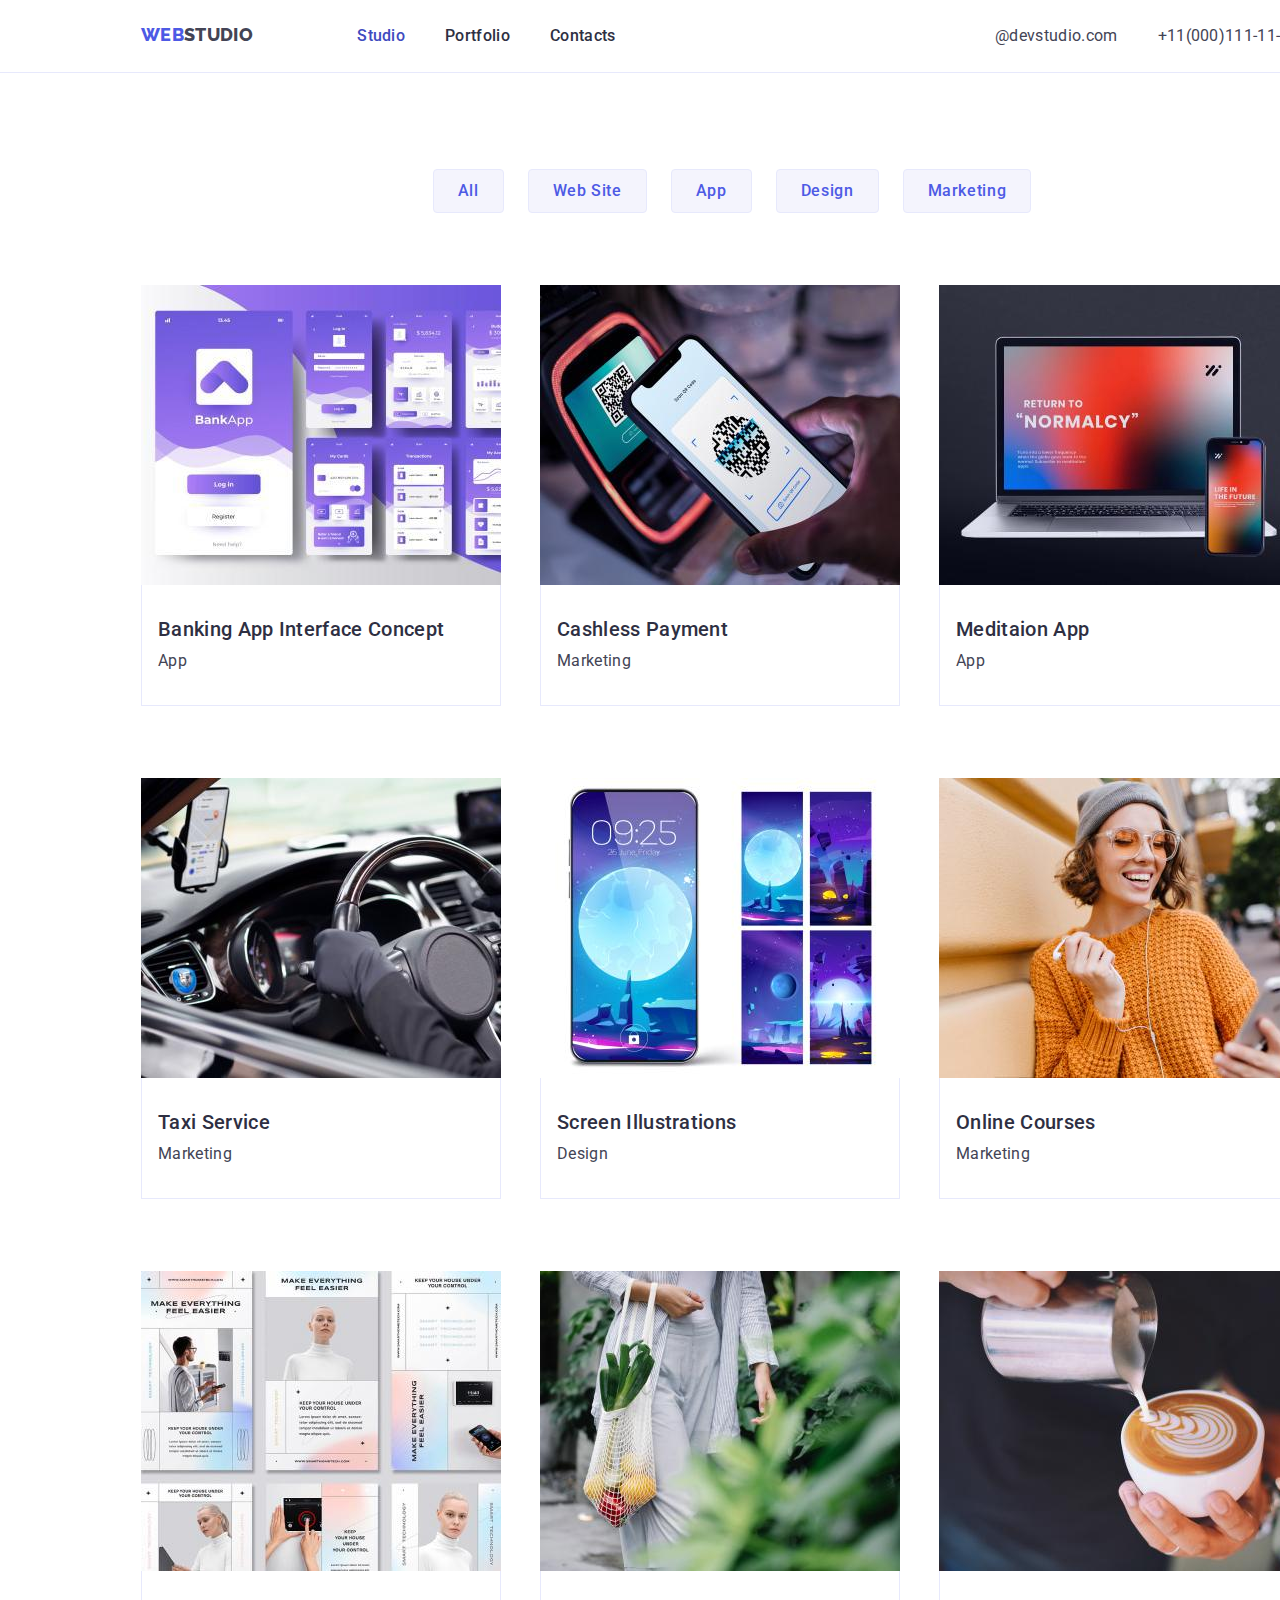
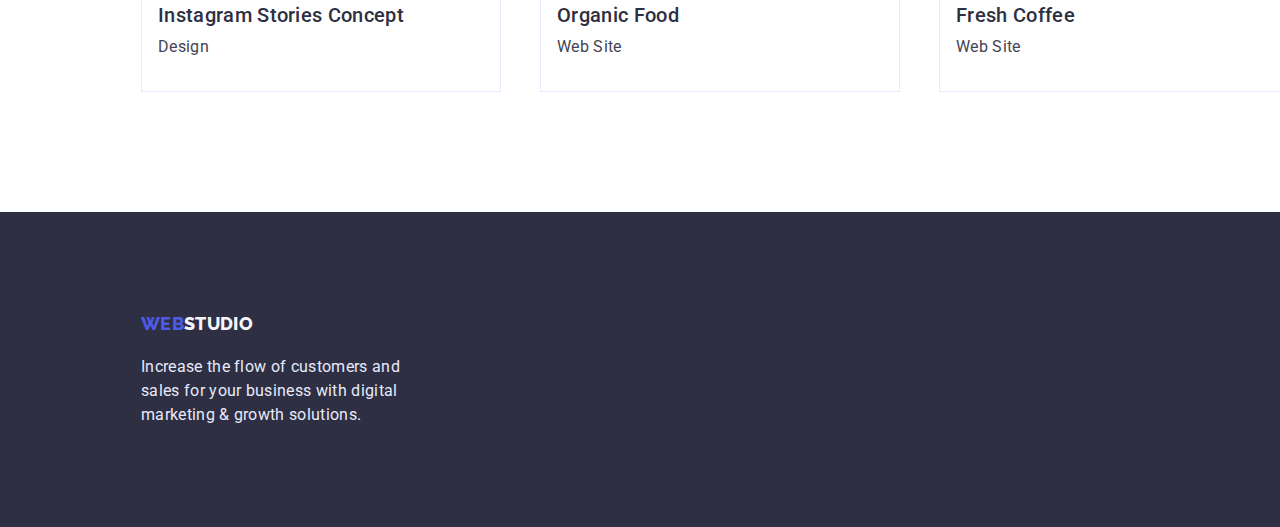
==== portfolio.html @ 2a3bdf1f "update" ====
<!DOCTYPE html>
<html lang="en">
  <head>
    <meta charset="UTF-8" />
    <meta http-equiv="X-UA-Compatible" content="IE=edge" />
    <meta name="viewport" content="width=device-width, initial-scale=1.0" />
    <link rel="preconnect" href="https://fonts.googleapis.com" />
    <link rel="preconnect" href="https://fonts.gstatic.com" crossorigin />
    <link
      href="https://fonts.googleapis.com/css2?family=Raleway:wght@800&family=Roboto:wght@100;300;400;500;700;900&display=swap"
      rel="stylesheet"
    />
    <link rel="stylesheet" href="./styles/modern-normalize.css">
    <link href="./styles/styles.css" rel="stylesheet" />
    <title>Portfolio</title>
  </head>
  <body>
    <div class="head-container">
      <header class="headnav">
        <div class="header-container">
        <nav class="navigation">
          <a href="./index.html" class="headlogo"
            >WEB<span class="spanlogo">STUDIO</span></a
          >
  
          <ul class="list-nav">
            <li class="list-item"><a href="./index.html" class="navlisthyperlink active">Studio</a></li>
            <li class="list-item">
              <a href="./portfolio.html" class="navlisthyperlink">Portfolio</a>
            </li>
            <li class="list-item"><a href="" class="navlisthyperlink">Contacts</a></li>
          </ul>
  
        </nav>
        <address class="address-list">
          <ul class="list-contact">
            <li  class="list-item">
              <a href="mailto:@devstudio.com" class="contacts"> @devstudio.com</a>
            </li>
            <li  class="list-item">
              <a href="tel:+11(000)111-11-11" class="contacts">
                +11(000)111-11-11</a
              >
            </li>
          </ul>
        </address>
      </div>
      </header>
    <main>
      <section class="portfolio">
        <div class="conteiner">
        <ul class="list-button">
        <li class="button-apps-btn"><button type="button" class="portfoliobutton">All</button></li>
        <li class="button-apps-btn"><button type="button" class="portfoliobutton">Web Site</button></li>
        <li class="button-apps-btn"><button type="button" class="portfoliobutton">App</button></li>
        <li class="button-apps-btn"><button type="button" class="portfoliobutton">Design</button></li>
        <li class="button-apps-btn"><button type="button" class="portfoliobutton">Marketing</button></li>
      </ul>
      <h1 class="hidden">Portfolio</h1>
        <ul class="apps-list">
          <li class="apps-post">
            <img
              src="./images/bankinginterface.jpg"
              alt="Banking App Interface Concept"
            />
            <div class="apps-description"><h2 class="portfolio-title">Banking App Interface Concept</h3>
            <p class="portfolio-text">App</p></div>
          </li>
          <li class="apps-post">
            <img src="./images/payment.jpg" alt="Cashless Payment" />
            <div class="apps-description"><h2 class="portfolio-title">Cashless Payment</h3>
            <p class="portfolio-text">Marketing</p></div>
          </li>
          <li class="apps-post">
            <img src="./images/meditationapp.jpg" alt="meditationapp" />
            <div class="apps-description"><h2 class="portfolio-title">Meditaion App</h3>
            <p class=portfolio-text>App</p></div>
          </li>
          <li class="apps-post">
            <img src="./images/taxiservice.jpg" alt="Taxi Service" />
            <div class="apps-description"><h2 class="portfolio-title">Taxi Service</h3>
            <p class="portfolio-text">Marketing</p></div>
          </li>
          <li class="apps-post">
            <img
              src="./images/screenilustrarion.jpg"
              alt="Screen Illustrations"
            />
            <div class="apps-description"><h2 class="portfolio-title">Screen Illustrations</h3>
            <p class="portfolio-text">Design</p></div>
          </li>
          <li class="apps-post">
            <img src="./images/onlinecourse.jpg" alt="Online Courses" />
            <div class="apps-description"><h2 class="portfolio-title">Online Courses</h3>
            <p class="portfolio-text">Marketing</p></div>
          </li>
          <li class="apps-post">
            <img
              src="./images/instastories.jpg"
              alt="Instagram Stories Concept"
            />
            <div class="apps-description"><h2 class="portfolio-title">Instagram Stories Concept</h3>
            <p class="portfolio-text">Design</p></div>
          </li>
          <li class="apps-post">
            <img src="./images/organicfood.jpg" alt="Organic Food" />
            <div class="apps-description"><h2 class="portfolio-title">Organic Food</h3>
            <p class="portfolio-text">Web Site</p></div>
          </li>
          <li class="apps-post">
            <img src="./images/freshcoffee.jpg" alt="Fresh Coffee" />
            <div class="apps-description"><h2 class="portfolio-title">Fresh Coffee</h3>
            <p class="portfolio-text">Web Site</p></div>
          </li>
        </ul>
      </div>
      </section>
    </main>
    <footer class="footer">
      <div class="conteiner">
      <a href="./index.html" class="footerlogo"
        >Web<span class="footer-color-white">Studio</span></a
      >
      <p class="footertext">
        Increase the flow of customers and sales for your business with digital
        marketing & growth solutions.
      </p>
      </div>
    </footer>
  </div>
  </body>
</html>
---- styles/styles.css ----
:root {
    --maincolor:#2E2F42;
    --headercolor:#434455;
    --lightbackgroudcolor:#F4F4FD;
    --linkscolor:#4D5AE5;
    --background: #fff;
    --footertext: #E7E9FC;
    --hoverlink: #404BBF;
}

ul{
    padding: 0;
    margin: 0;
}

li{
    padding: 0;
    margin: 0;
}

p,a {
    padding: 0;
    margin: 0;
}

h1,h2,h3,h4,h5,h6 {
    margin: 0;
    padding: 0;
}
img {
    display: block;
    max-width: 100%;
}

button {
    border:none
}

body {
font-family: 'Roboto';
font-size: 16px;
line-height: 1.5;
color: var(--maincolor);
background-color: var(--background);
letter-spacing: 0.02em;
}

.head-container {
    width: 1440px;
    margin: 0 auto;
}

.conteiner{
    max-width: 1158px;
    margin: 0 auto;
    box-sizing: border-box;

    
}

.header-container {
    max-width: 1158px;
    box-sizing: border-box;
    display: flex;
    margin: 0 auto;
    justify-content: space-between;

}

.section{
    margin: 0 auto;
    padding: 120px 0 120px 0;
}

.list {
    list-style: none;
    display: inline-flex;
}

.headnav {
    border-bottom: 1px solid var(--footertext);
    margin: auto;

}

.headlogo {
    font-family: 'Raleway';
    font-style: normal;
    font-weight: 800;
    font-size: 18px;
    line-height: 1.33;
    color: var(--linkscolor);
    text-decoration: none;
    text-transform: uppercase;
}

.spanlogo {
    color: var(--headercolor);
}

.navlisthyperlink {
    text-decoration: none;
    font-weight: 500;
    color: var(--maincolor);

}

.list-nav{
    display: inline-flex;
    list-style: none;
    padding: 24px 0 24px 60px;
}

.list-item {
    margin-left: 40px;
}

.active {
    color: var(--hoverlink)
}

.navlisthyperlink:hover, .navlisthyperlink:focus {
    color: var(--hoverlink);
}
.address-list {
    margin: 24px 0 24px 0;
    text-align: right;
}

.list-contact{
    display: inline-flex;
    list-style: none;
}

.contacts {
text-decoration: none;
color: var(--headercolor);
font-style: normal;
}

.contacts:hover {
    color: var(--hoverlink);
}

.hero{
    background-color: var(--maincolor);
    padding-top: 188px;
    padding-bottom: 188px;
}

.business-title {
    color: var(--background);
font-size: 56px;
line-height: 1.07;
margin: 0 auto 48px;
max-width: 496px;
text-align: center;
}

.orderbutton {
    background-color: var(--linkscolor);
    color: var(--background);
    cursor:pointer;
width: 169px;
height: 56px;
margin: 0 auto;
display: block;
border-radius: 4px;
letter-spacing: 0.04em;
line-height: 24px;
}

.orderbutton:hover, .orderbutton:focus {
    background-color: var(--hoverlink);
}

.hidden {
        position: absolute;
        width: 1px;
        height: 1px;
        margin: -1px;
        border: 0;
        padding: 0;
        white-space: nowrap;
        clip-path: inset(100%);
        clip: rect(0 0 0 0);
        overflow: hidden;
}


.list-futures {
    list-style: none;
    display: inline-flex;
    justify-content: center;
}

.futures-title{
    font-size: 20px;
    line-height: 1.2;
    font-weight: 500;
    justify-content: center;
    gap:24px;   
}

.futures-text {
    color: var(--headercolor);
    display: flex;
    gap:24px;
    flex-wrap: wrap;
    justify-content: space-around;
}
.list-futures {
    display: flex;
    justify-content: space-around;
    gap:24px;   
}

.section:last-child {
    background-color: var(--lightbackgroudcolor);
}

.section-title {
font-size: 36px;
line-height: 1.11;
text-transform: capitalize;
text-align: center;
margin-bottom: 72px;
}

.section-work {
    padding: 0 0 120px;
}

.section-team{
    background-color: var(--lightbackgroudcolor);
    padding-bottom: 120px;
}

.list-work{
    list-style: none;
    display: flex;
    gap:24px;
    flex-wrap: wrap;
    justify-content: space-between;
}

.list-photo {
    justify-content: center;
    display: flex;
    gap:24px;
    flex-wrap: wrap;
}

.list-personal {
    display: flex;
    gap:24px;
    flex-wrap: wrap;
    justify-content: space-between;
}

.personal {
    justify-content: center;
    background: #FFFFFF;
box-shadow: 0px 1px 6px rgba(46, 47, 66, 0.08);
border-radius: 0px 0px 4px 4px;

}

.team-description {
    padding: 32px 16px;
}

.team-title{
    font-size: 36px;
line-height: 1.11;
text-transform: capitalize;
text-align: center;
margin-bottom: 72px;
}

.team-name {
    font-size: 20px;
    line-height: 1.2;
    font-weight: 500;
    text-align: center;
}
.team-position {
    color: var(--headercolor);
    text-align: center;
    padding-bottom: 32px;
    margin-top: 8px;
}

.footer {
    background-color: var(--maincolor);
    height: auto;
    padding: 100px 0 100px 0;

}

.footerlogo {font-family: 'Raleway';
    font-style: normal;
    font-weight: 800;
    font-size: 18px;
    line-height: 1.33;
    color: var(--linkscolor);
    text-decoration: none;
    text-transform: uppercase; 
}

.footer-color-white{
    color:var(--lightbackgroudcolor)

}
.footertext {
    color: var(--footertext);
    max-width: 262px;
    padding-top: 18px; 
    
}


/*Portfolio*/

.portfolio {
    padding-top: 96px;
}


.list-button {
    list-style: none;
    display: flex;
    justify-content: center;
    margin-bottom: 72px;
}
.button-apps-btn {
    margin-left:24px;
    
}

.portfoliobutton {
    background: var(--lightbackgroudcolor);
    border: none;
    letter-spacing: 0.04em;
    cursor: pointer;
    display: flex;
flex-direction: row;
justify-content: center;
align-items: center;
padding: 12px 24px;
background: var(--lightbackgroudcolor);
border: 1px solid var(--footertext);
border-radius: 4px;
flex: none;
order: 2;
flex-grow: 0;
color: var(--linkscolor);
font-weight: 500;
}
.portfoliobutton:hover, .portfoliobutton:focus {
    background-color: var(--linkscolor);
    color: var(--background);
}

.portfolio-title {
    font-size: 20px;
line-height: 1.2;
color: var(--maincolor);
font-weight: 500;
padding-bottom: 8px;
margin: 0;
}

.portfolio-text {
    color: var(--headercolor);
}

.apps-list {
    list-style: none;
    display: inline-flex;
    flex-wrap: wrap;
    margin: 0 auto;
    justify-content: space-between;
    gap: 24px;

}
.apps-post{
    margin-bottom: 48px;
}
.apps-post:last-of-type {
    margin-bottom: 120px;
}

.apps-description {
    border-bottom: 1px solid var(--footertext);
    border-left: 1px solid var(--footertext);
    border-right: 1px solid var(--footertext);
    padding-left: 16px;
    padding-bottom:32px ;
    padding-top: 32px;


}
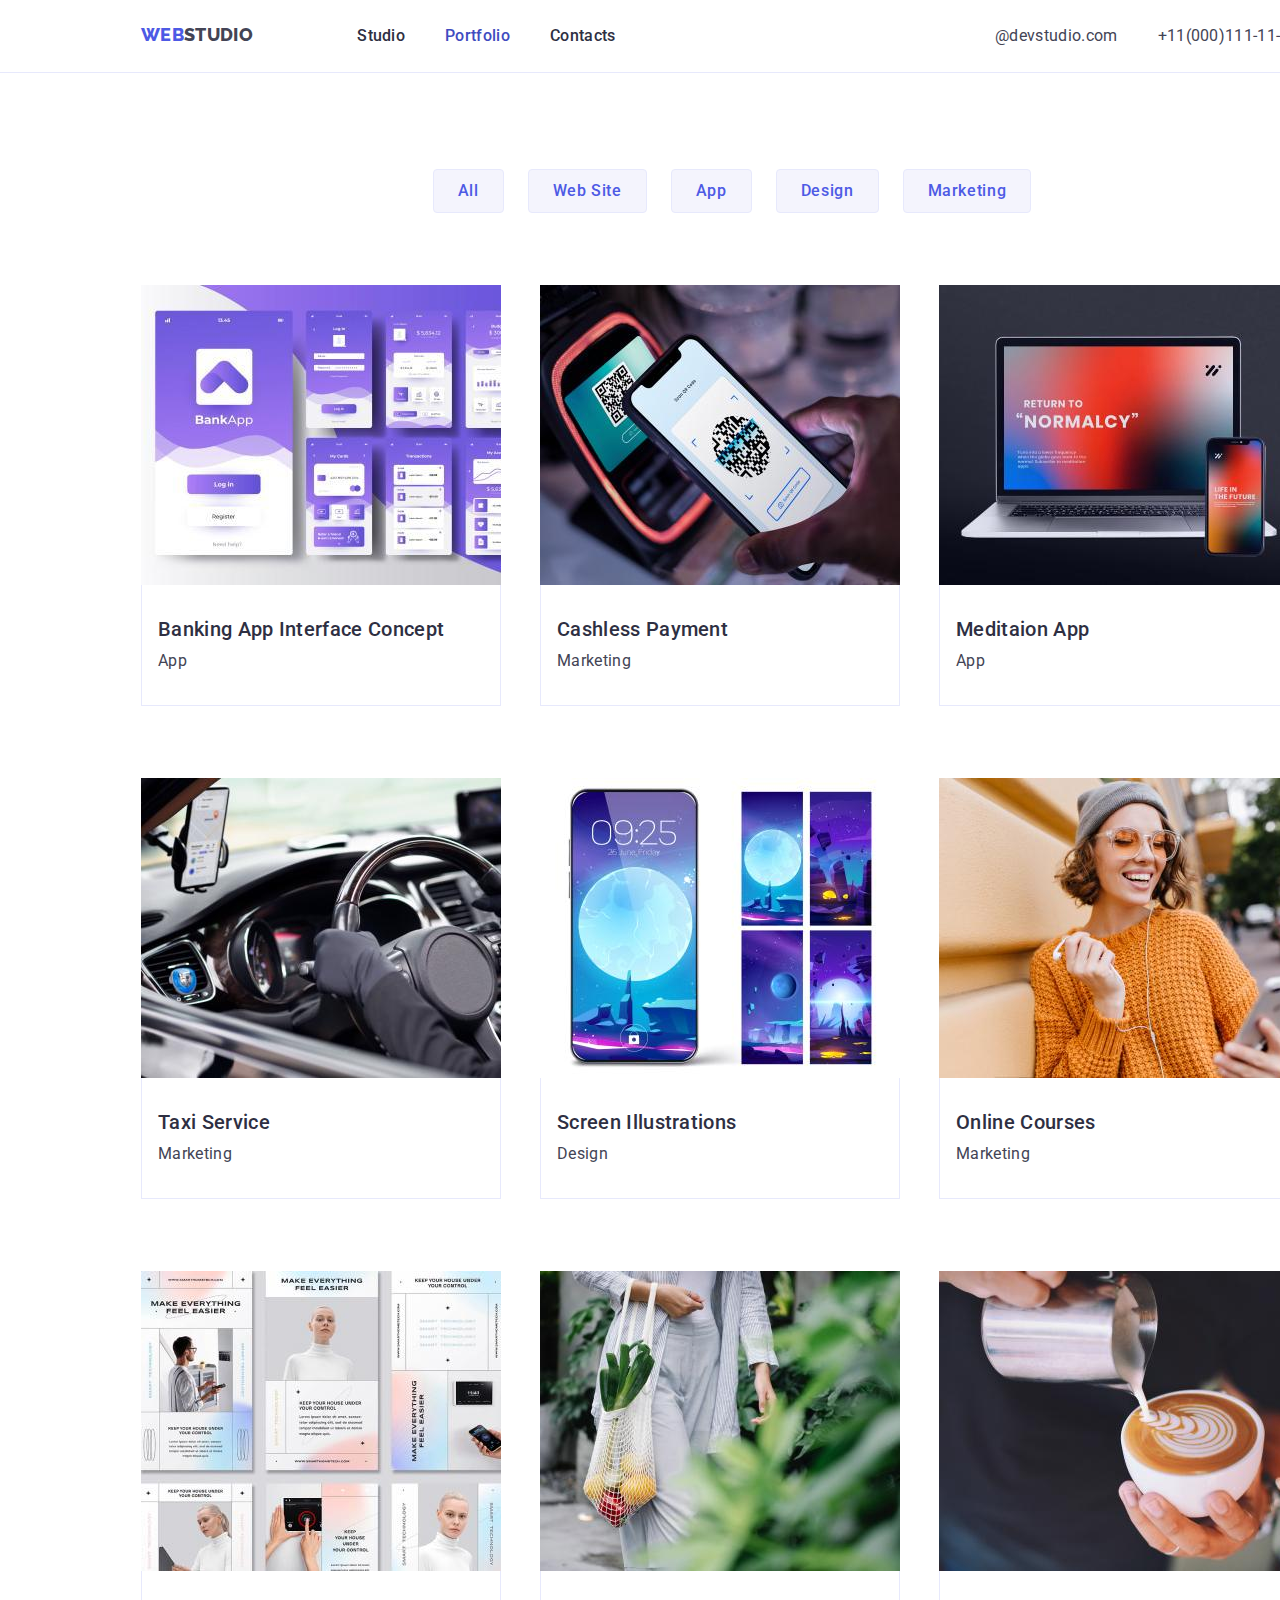
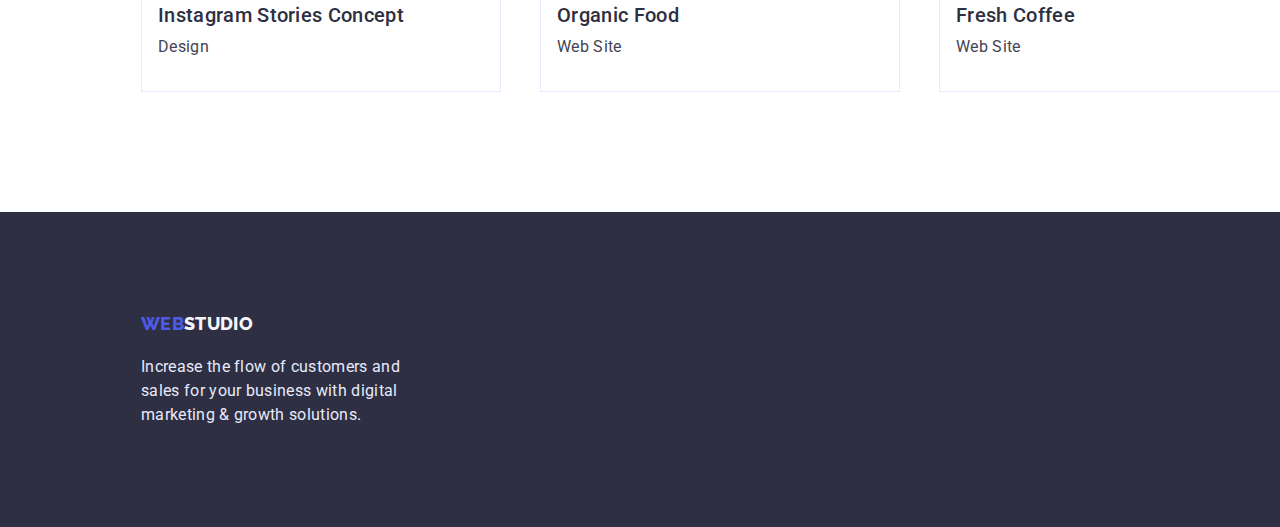
==== commit e59bb4df: "update" ====
--- a/portfolio.html
+++ b/portfolio.html
@@ -24,9 +24,9 @@
           >
   
           <ul class="list-nav">
-            <li class="list-item"><a href="./index.html" class="navlisthyperlink active">Studio</a></li>
+            <li class="list-item"><a href="./index.html" class="navlisthyperlink">Studio</a></li>
             <li class="list-item">
-              <a href="./portfolio.html" class="navlisthyperlink">Portfolio</a>
+              <a href="./portfolio.html" class="navlisthyperlink active">Portfolio</a>
             </li>
             <li class="list-item"><a href="" class="navlisthyperlink">Contacts</a></li>
           </ul>
@@ -63,22 +63,22 @@
               src="./images/bankinginterface.jpg"
               alt="Banking App Interface Concept"
             />
-            <div class="apps-description"><h2 class="portfolio-title">Banking App Interface Concept</h3>
+            <div class="apps-description"><h3 class="portfolio-title">Banking App Interface Concept</h3>
             <p class="portfolio-text">App</p></div>
           </li>
           <li class="apps-post">
             <img src="./images/payment.jpg" alt="Cashless Payment" />
-            <div class="apps-description"><h2 class="portfolio-title">Cashless Payment</h3>
+            <div class="apps-description"><h3 class="portfolio-title">Cashless Payment</h3>
             <p class="portfolio-text">Marketing</p></div>
           </li>
           <li class="apps-post">
             <img src="./images/meditationapp.jpg" alt="meditationapp" />
-            <div class="apps-description"><h2 class="portfolio-title">Meditaion App</h3>
+            <div class="apps-description"><h3 class="portfolio-title">Meditaion App</h3>
             <p class=portfolio-text>App</p></div>
           </li>
           <li class="apps-post">
             <img src="./images/taxiservice.jpg" alt="Taxi Service" />
-            <div class="apps-description"><h2 class="portfolio-title">Taxi Service</h3>
+            <div class="apps-description"><h3 class="portfolio-title">Taxi Service</h3>
             <p class="portfolio-text">Marketing</p></div>
           </li>
           <li class="apps-post">
@@ -86,12 +86,12 @@
               src="./images/screenilustrarion.jpg"
               alt="Screen Illustrations"
             />
-            <div class="apps-description"><h2 class="portfolio-title">Screen Illustrations</h3>
+            <div class="apps-description"><h3 class="portfolio-title">Screen Illustrations</h3>
             <p class="portfolio-text">Design</p></div>
           </li>
           <li class="apps-post">
             <img src="./images/onlinecourse.jpg" alt="Online Courses" />
-            <div class="apps-description"><h2 class="portfolio-title">Online Courses</h3>
+            <div class="apps-description"><h3 class="portfolio-title">Online Courses</h3>
             <p class="portfolio-text">Marketing</p></div>
           </li>
           <li class="apps-post">
@@ -99,17 +99,17 @@
               src="./images/instastories.jpg"
               alt="Instagram Stories Concept"
             />
-            <div class="apps-description"><h2 class="portfolio-title">Instagram Stories Concept</h3>
+            <div class="apps-description"><h3 class="portfolio-title">Instagram Stories Concept</h3>
             <p class="portfolio-text">Design</p></div>
           </li>
           <li class="apps-post">
             <img src="./images/organicfood.jpg" alt="Organic Food" />
-            <div class="apps-description"><h2 class="portfolio-title">Organic Food</h3>
+            <div class="apps-description"><h3 class="portfolio-title">Organic Food</h3>
             <p class="portfolio-text">Web Site</p></div>
           </li>
           <li class="apps-post">
             <img src="./images/freshcoffee.jpg" alt="Fresh Coffee" />
-            <div class="apps-description"><h2 class="portfolio-title">Fresh Coffee</h3>
+            <div class="apps-description"><h3 class="portfolio-title">Fresh Coffee</h3>
             <p class="portfolio-text">Web Site</p></div>
           </li>
         </ul>
--- a/styles/styles.css
+++ b/styles/styles.css
@@ -398,6 +398,4 @@
     padding-left: 16px;
     padding-bottom:32px ;
     padding-top: 32px;
-
-
-}
+}
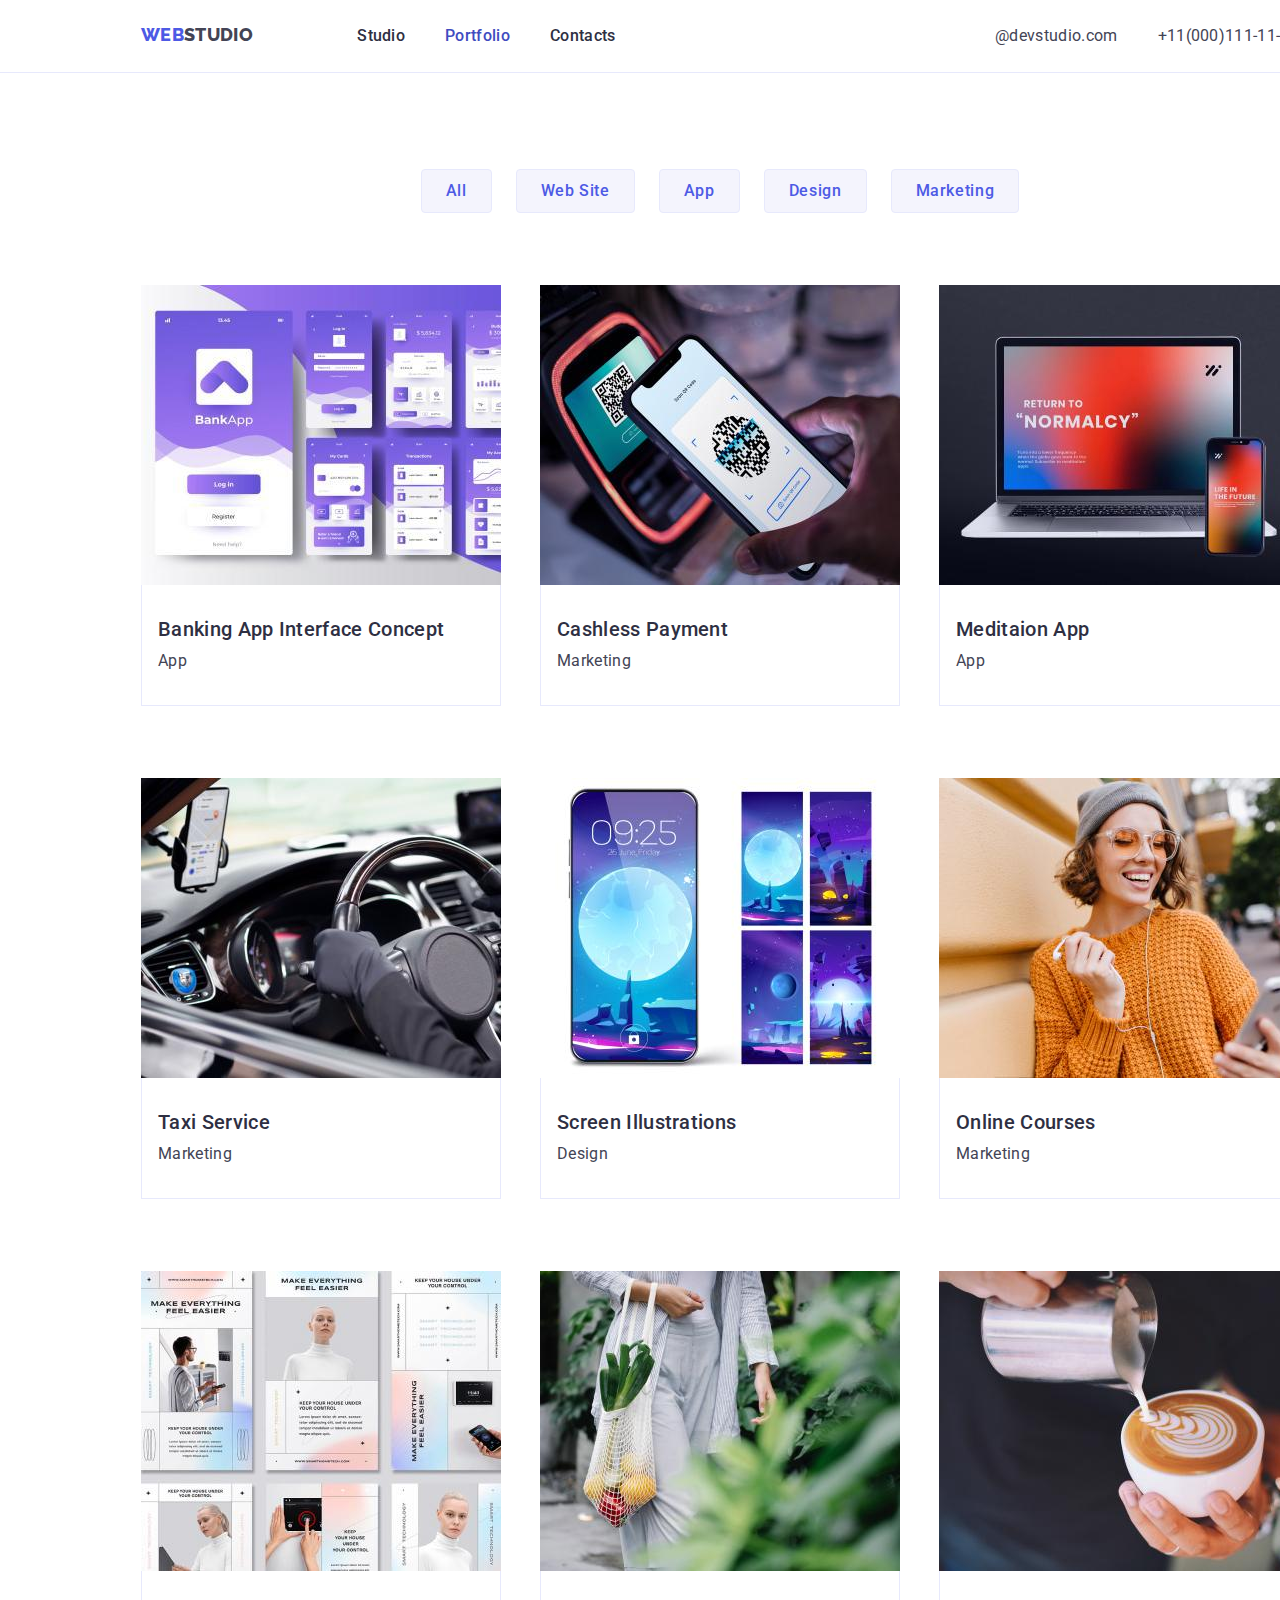
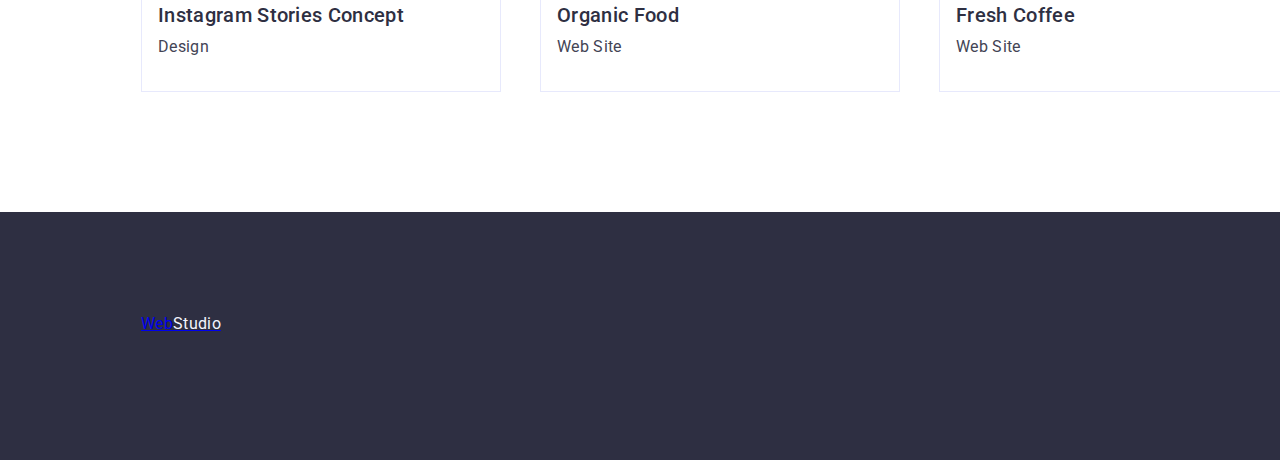
==== commit d0cb6696: "update" ====
--- a/portfolio.html
+++ b/portfolio.html
@@ -16,19 +16,19 @@
   </head>
   <body>
     <div class="head-container">
-      <header class="headnav">
+      <header class="head-nav">
         <div class="header-container">
         <nav class="navigation">
-          <a href="./index.html" class="headlogo"
-            >WEB<span class="spanlogo">STUDIO</span></a
+          <a href="./index.html" class="head-logo"
+            >WEB<span class="logo-color-black">STUDIO</span></a
           >
   
           <ul class="list-nav">
-            <li class="list-item"><a href="./index.html" class="navlisthyperlink">Studio</a></li>
+            <li class="list-item"><a href="./index.html" class="nav-list-hyper-link">Studio</a></li>
             <li class="list-item">
-              <a href="./portfolio.html" class="navlisthyperlink active">Portfolio</a>
+              <a href="./portfolio.html" class="nav-list-hyper-link active">Portfolio</a>
             </li>
-            <li class="list-item"><a href="" class="navlisthyperlink">Contacts</a></li>
+            <li class="list-item"><a href="" class="nav-list-hyper-link">Contacts</a></li>
           </ul>
   
         </nav>
@@ -50,11 +50,11 @@
       <section class="portfolio">
         <div class="conteiner">
         <ul class="list-button">
-        <li class="button-apps-btn"><button type="button" class="portfoliobutton">All</button></li>
-        <li class="button-apps-btn"><button type="button" class="portfoliobutton">Web Site</button></li>
-        <li class="button-apps-btn"><button type="button" class="portfoliobutton">App</button></li>
-        <li class="button-apps-btn"><button type="button" class="portfoliobutton">Design</button></li>
-        <li class="button-apps-btn"><button type="button" class="portfoliobutton">Marketing</button></li>
+        <li class="button-apps-btn"><button type="button" class="portfolio-button">All</button></li>
+        <li class="button-apps-btn"><button type="button" class="portfolio-button">Web Site</button></li>
+        <li class="button-apps-btn"><button type="button" class="portfolio-button">App</button></li>
+        <li class="button-apps-btn"><button type="button" class="portfolio-button">Design</button></li>
+        <li class="button-apps-btn"><button type="button" class="portfolio-button">Marketing</button></li>
       </ul>
       <h1 class="hidden">Portfolio</h1>
         <ul class="apps-list">
--- a/styles/styles.css
+++ b/styles/styles.css
@@ -77,13 +77,13 @@
     display: inline-flex;
 }
 
-.headnav {
+.head-nav {
     border-bottom: 1px solid var(--footertext);
     margin: auto;
 
 }
 
-.headlogo {
+.head-logo {
     font-family: 'Raleway';
     font-style: normal;
     font-weight: 800;
@@ -94,14 +94,15 @@
     text-transform: uppercase;
 }
 
-.spanlogo {
+.logo-color-black {
     color: var(--headercolor);
 }
 
-.navlisthyperlink {
+.nav-list-hyper-link {
     text-decoration: none;
     font-weight: 500;
     color: var(--maincolor);
+    padding: 24px 0 24px 0;
 
 }
 
@@ -119,7 +120,7 @@
     color: var(--hoverlink)
 }
 
-.navlisthyperlink:hover, .navlisthyperlink:focus {
+.nav-list-hyper-link:hover, .nav-list-hyper-link:focus {
     color: var(--hoverlink);
 }
 .address-list {
@@ -136,6 +137,7 @@
 text-decoration: none;
 color: var(--headercolor);
 font-style: normal;
+padding: 24px 0 24px 0;
 }
 
 .contacts:hover {
@@ -157,7 +159,7 @@
 text-align: center;
 }
 
-.orderbutton {
+.order-button {
     background-color: var(--linkscolor);
     color: var(--background);
     cursor:pointer;
@@ -170,7 +172,7 @@
 line-height: 24px;
 }
 
-.orderbutton:hover, .orderbutton:focus {
+.order-button:hover, .order-button:focus {
     background-color: var(--hoverlink);
 }
 
@@ -187,6 +189,9 @@
         overflow: hidden;
 }
 
+.futures {
+    padding-bottom: 0;
+}
 
 .list-futures {
     list-style: none;
@@ -284,6 +289,7 @@
     font-weight: 500;
     text-align: center;
 }
+
 .team-position {
     color: var(--headercolor);
     text-align: center;
@@ -298,7 +304,7 @@
 
 }
 
-.footerlogo {font-family: 'Raleway';
+.footer-logo {font-family: 'Raleway';
     font-style: normal;
     font-weight: 800;
     font-size: 18px;
@@ -312,33 +318,28 @@
     color:var(--lightbackgroudcolor)
 
 }
-.footertext {
+
+.footer-text {
     color: var(--footertext);
     max-width: 262px;
     padding-top: 18px; 
     
 }
 
-
 /*Portfolio*/
 
 .portfolio {
     padding-top: 96px;
 }
 
-
 .list-button {
     list-style: none;
     display: flex;
     justify-content: center;
     margin-bottom: 72px;
-}
-.button-apps-btn {
-    margin-left:24px;
-    
-}
-
-.portfoliobutton {
+    gap: 24px;
+}
+.portfolio-button {
     background: var(--lightbackgroudcolor);
     border: none;
     letter-spacing: 0.04em;
@@ -357,7 +358,8 @@
 color: var(--linkscolor);
 font-weight: 500;
 }
-.portfoliobutton:hover, .portfoliobutton:focus {
+
+.portfolio-button:hover, .portfolio-button:focus {
     background-color: var(--linkscolor);
     color: var(--background);
 }
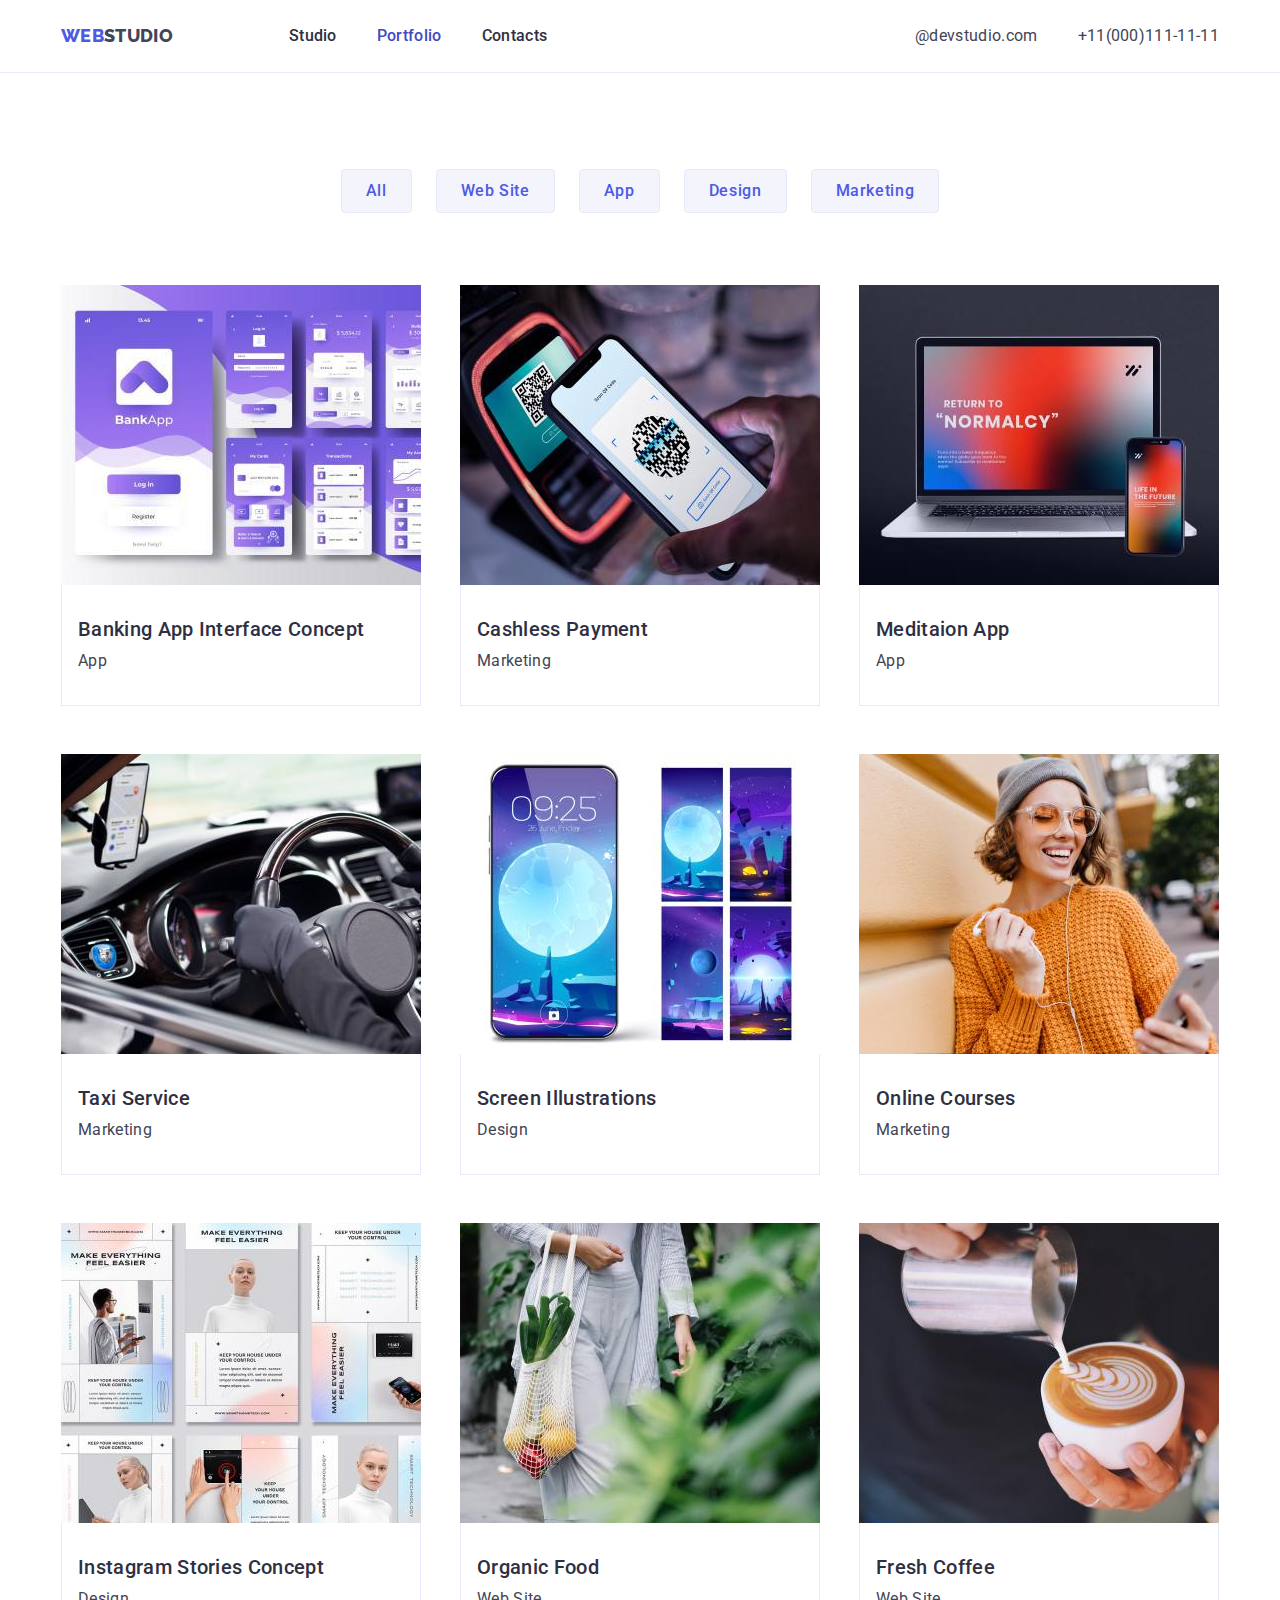
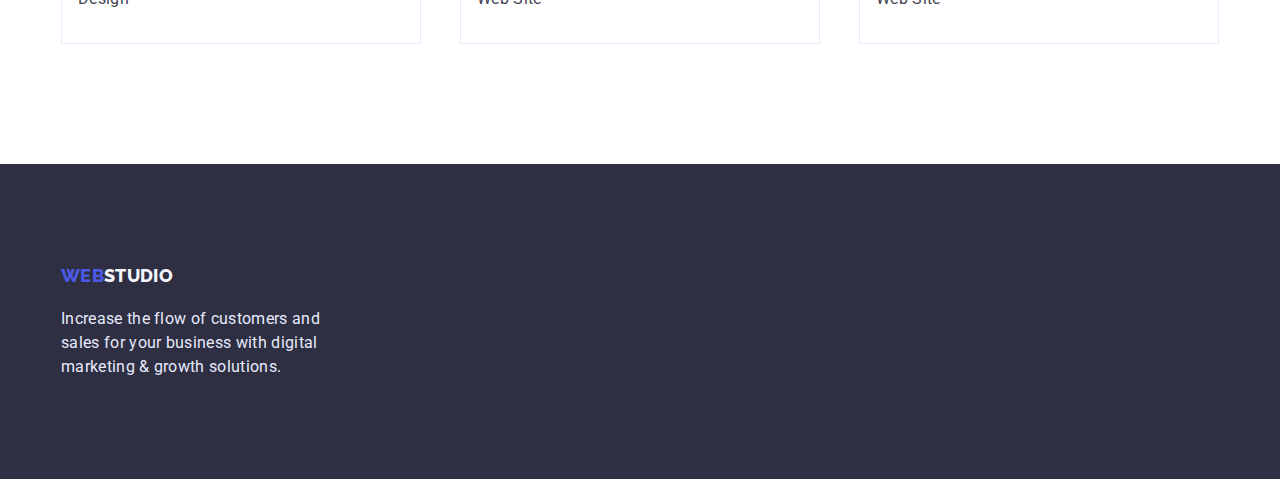
==== commit fc793eca: "update" ====
--- a/portfolio.html
+++ b/portfolio.html
@@ -15,7 +15,6 @@
     <title>Portfolio</title>
   </head>
   <body>
-    <div class="head-container">
       <header class="head-nav">
         <div class="header-container">
         <nav class="navigation">
@@ -118,15 +117,14 @@
     </main>
     <footer class="footer">
       <div class="conteiner">
-      <a href="./index.html" class="footerlogo"
+      <a href="./index.html" class="footer-logo"
         >Web<span class="footer-color-white">Studio</span></a
       >
-      <p class="footertext">
+      <p class="footer-text">
         Increase the flow of customers and sales for your business with digital
         marketing & growth solutions.
       </p>
       </div>
     </footer>
-  </div>
   </body>
 </html>
--- a/styles/styles.css
+++ b/styles/styles.css
@@ -75,6 +75,11 @@
 .list {
     list-style: none;
     display: inline-flex;
+}
+
+.navigation {
+    display: flex;
+    text-align: center;
 }
 
 .head-nav {
@@ -92,6 +97,9 @@
     color: var(--linkscolor);
     text-decoration: none;
     text-transform: uppercase;
+    padding-top: 24px;
+    padding-bottom: 24px;
+    margin-right: 76px;
 }
 
 .logo-color-black {
@@ -103,28 +111,27 @@
     font-weight: 500;
     color: var(--maincolor);
     padding: 24px 0 24px 0;
+    display: block;
 
 }
 
 .list-nav{
     display: inline-flex;
     list-style: none;
-    padding: 24px 0 24px 60px;
-}
-
-.list-item {
-    margin-left: 40px;
 }
 
 .active {
     color: var(--hoverlink)
 }
 
+.list-item {
+    padding-left: 40px ;
+}
+
 .nav-list-hyper-link:hover, .nav-list-hyper-link:focus {
     color: var(--hoverlink);
 }
 .address-list {
-    margin: 24px 0 24px 0;
     text-align: right;
 }
 
@@ -138,9 +145,10 @@
 color: var(--headercolor);
 font-style: normal;
 padding: 24px 0 24px 0;
-}
-
-.contacts:hover {
+display: block;
+}
+
+.contacts:hover, .contacts:focus {
     color: var(--hoverlink);
 }
 
@@ -216,8 +224,12 @@
 }
 .list-futures {
     display: flex;
-    justify-content: space-around;
+    justify-content:space-between;;
     gap:24px;   
+}
+
+.futures-block {
+    width: 264px;
 }
 
 .section:last-child {
@@ -254,6 +266,8 @@
     display: flex;
     gap:24px;
     flex-wrap: wrap;
+    width: 360px;
+
 }
 
 .list-personal {
@@ -293,8 +307,6 @@
 .team-position {
     color: var(--headercolor);
     text-align: center;
-    padding-bottom: 32px;
-    margin-top: 8px;
 }
 
 .footer {
@@ -352,9 +364,6 @@
 background: var(--lightbackgroudcolor);
 border: 1px solid var(--footertext);
 border-radius: 4px;
-flex: none;
-order: 2;
-flex-grow: 0;
 color: var(--linkscolor);
 font-weight: 500;
 }
@@ -362,6 +371,10 @@
 .portfolio-button:hover, .portfolio-button:focus {
     background-color: var(--linkscolor);
     color: var(--background);
+}
+
+.apps-post {
+    width: 360px;
 }
 
 .portfolio-title {
@@ -383,11 +396,8 @@
     flex-wrap: wrap;
     margin: 0 auto;
     justify-content: space-between;
-    gap: 24px;
-
-}
-.apps-post{
-    margin-bottom: 48px;
+    gap:48px 24px;
+
 }
 .apps-post:last-of-type {
     margin-bottom: 120px;
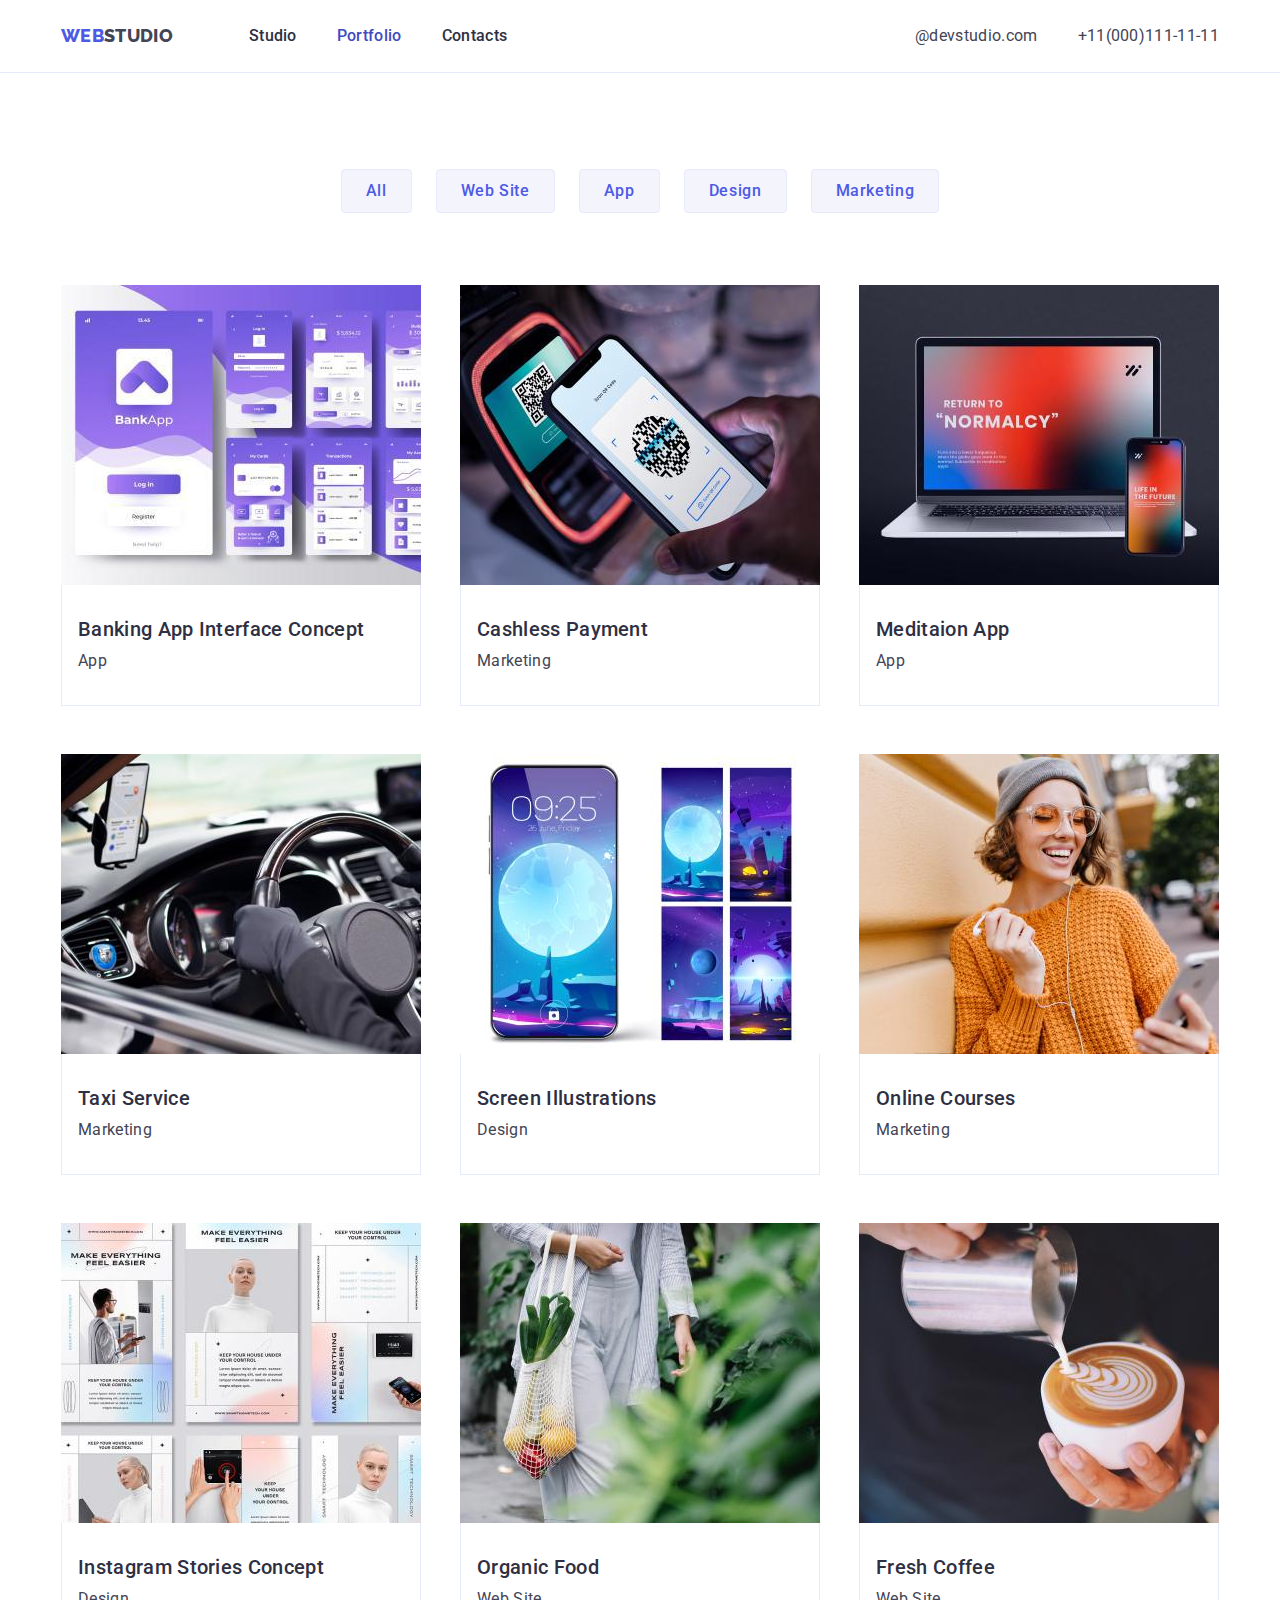
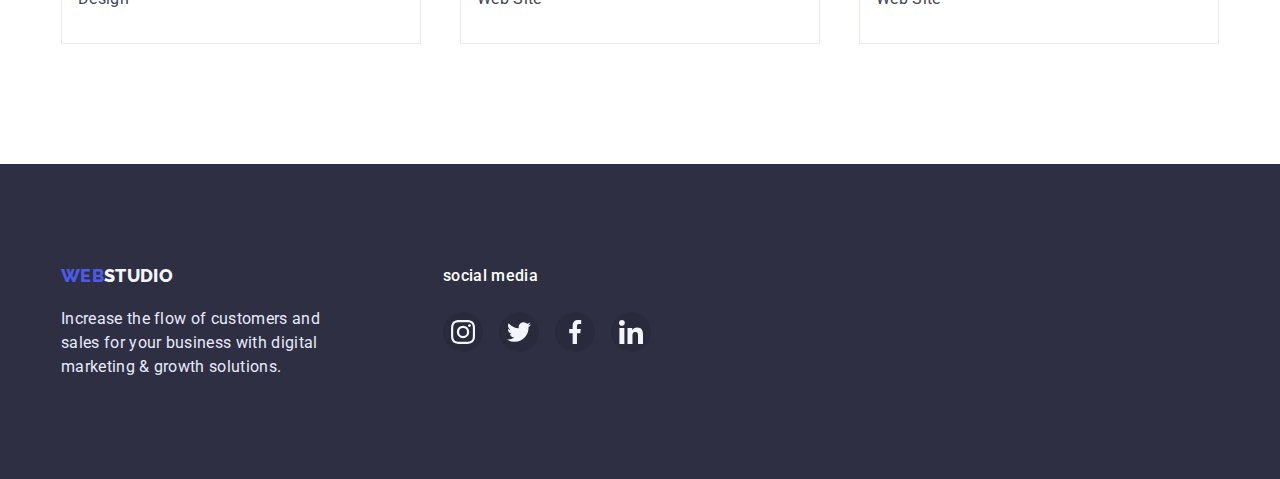
==== commit e15cfed2: "update" ====
--- a/portfolio.html
+++ b/portfolio.html
@@ -58,58 +58,58 @@
       <h1 class="hidden">Portfolio</h1>
         <ul class="apps-list">
           <li class="apps-post">
-            <img
+            <a href=""><img
               src="./images/bankinginterface.jpg"
               alt="Banking App Interface Concept"
             />
             <div class="apps-description"><h3 class="portfolio-title">Banking App Interface Concept</h3>
-            <p class="portfolio-text">App</p></div>
+            <p class="portfolio-text">App</p></div></a>
           </li>
-          <li class="apps-post">
+          <li class="apps-post"><a href="">
             <img src="./images/payment.jpg" alt="Cashless Payment" />
             <div class="apps-description"><h3 class="portfolio-title">Cashless Payment</h3>
-            <p class="portfolio-text">Marketing</p></div>
+            <p class="portfolio-text">Marketing</p></div></a>
           </li>
-          <li class="apps-post">
+          <li class="apps-post"><a href="">
             <img src="./images/meditationapp.jpg" alt="meditationapp" />
             <div class="apps-description"><h3 class="portfolio-title">Meditaion App</h3>
-            <p class=portfolio-text>App</p></div>
+            <p class=portfolio-text>App</p></div></a>
           </li>
-          <li class="apps-post">
+          <li class="apps-post"><a href="">
             <img src="./images/taxiservice.jpg" alt="Taxi Service" />
             <div class="apps-description"><h3 class="portfolio-title">Taxi Service</h3>
-            <p class="portfolio-text">Marketing</p></div>
+            <p class="portfolio-text">Marketing</p></div></a>
           </li>
-          <li class="apps-post">
+          <li class="apps-post"><a href="">
             <img
               src="./images/screenilustrarion.jpg"
               alt="Screen Illustrations"
             />
             <div class="apps-description"><h3 class="portfolio-title">Screen Illustrations</h3>
-            <p class="portfolio-text">Design</p></div>
+            <p class="portfolio-text">Design</p></div></a>
           </li>
-          <li class="apps-post">
+          <li class="apps-post"><a href="">
             <img src="./images/onlinecourse.jpg" alt="Online Courses" />
             <div class="apps-description"><h3 class="portfolio-title">Online Courses</h3>
-            <p class="portfolio-text">Marketing</p></div>
+            <p class="portfolio-text">Marketing</p></div></a>
           </li>
-          <li class="apps-post">
+          <li class="apps-post"><a href="">
             <img
               src="./images/instastories.jpg"
               alt="Instagram Stories Concept"
             />
             <div class="apps-description"><h3 class="portfolio-title">Instagram Stories Concept</h3>
-            <p class="portfolio-text">Design</p></div>
+            <p class="portfolio-text">Design</p></div></a>
           </li>
-          <li class="apps-post">
+          <li class="apps-post"><a href="">
             <img src="./images/organicfood.jpg" alt="Organic Food" />
             <div class="apps-description"><h3 class="portfolio-title">Organic Food</h3>
-            <p class="portfolio-text">Web Site</p></div>
+            <p class="portfolio-text">Web Site</p></div></a>
           </li>
-          <li class="apps-post">
+          <li class="apps-post"><a href="">
             <img src="./images/freshcoffee.jpg" alt="Fresh Coffee" />
             <div class="apps-description"><h3 class="portfolio-title">Fresh Coffee</h3>
-            <p class="portfolio-text">Web Site</p></div>
+            <p class="portfolio-text">Web Site</p></div></a>
           </li>
         </ul>
       </div>
@@ -117,13 +117,31 @@
     </main>
     <footer class="footer">
       <div class="conteiner">
-      <a href="./index.html" class="footer-logo"
+        <ul class="footer-list list">
+      <li><a href="./index.html" class="footer-logo"
         >Web<span class="footer-color-white">Studio</span></a
       >
       <p class="footer-text">
         Increase the flow of customers and sales for your business with digital
         marketing & growth solutions.
-      </p>
+      </p></li>
+      <li>
+        <p class="footer-media">social media</p>
+        <ul class="footer-svg-list list">
+        <li class="footer-svg-item"> <a class="footer-svg-link" href=""><svg class="footer-svg" width="24" height="24">
+        <use href="./images/symbol-defs.svg#icon-instagram-2"></use>
+        </svg></a>
+        <li class="footer-svg-item"><a href="" class="footer-svg-link"><svg class="footer-svg" width="24" height="24">
+          <use href="./images/symbol-defs.svg#icon-twitter-1"></use>
+        </svg></a>
+        <li class="footer-svg-item"><a href="" class="footer-svg-link"><svg class="footer-svg" width="24" height="24">
+          <use href="./images/symbol-defs.svg#icon-facebook-1"></use>
+        </svg></a>
+        <li class="footer-svg-item"><a href="" class="footer-svg-link"><svg class="footer-svg" width="24" height="24">
+          <use href="./images/symbol-defs.svg#icon-linkedin-1"></use>
+        </svg></a>
+      </ul></li>
+    </ul>
       </div>
     </footer>
   </body>
--- a/styles/styles.css
+++ b/styles/styles.css
@@ -6,6 +6,10 @@
     --background: #fff;
     --footertext: #E7E9FC;
     --hoverlink: #404BBF;
+    --customers-bg:#8E8F99;
+    --customers-svg:#AFB1B8;
+    --footer-focus:#31D0AA;
+    --footer-bg-link:#0000001A;
 }
 
 ul{
@@ -21,6 +25,7 @@
 p,a {
     padding: 0;
     margin: 0;
+    text-decoration: none;
 }
 
 h1,h2,h3,h4,h5,h6 {
@@ -116,17 +121,16 @@
 }
 
 .list-nav{
-    display: inline-flex;
-    list-style: none;
+    display:flex;
+    list-style: none;
+    display: flex;
+    gap: 40px;
 }
 
 .active {
     color: var(--hoverlink)
 }
 
-.list-item {
-    padding-left: 40px ;
-}
 
 .nav-list-hyper-link:hover, .nav-list-hyper-link:focus {
     color: var(--hoverlink);
@@ -136,8 +140,9 @@
 }
 
 .list-contact{
-    display: inline-flex;
-    list-style: none;
+    display:flex;
+    list-style: none;
+    gap:40px;
 }
 
 .contacts {
@@ -153,9 +158,12 @@
 }
 
 .hero{
-    background-color: var(--maincolor);
+    background-image: linear-gradient(rgba(46, 47, 66, 0.7), rgba(46, 47, 66, 0.7)), url(../images/background-hero.jpg);
     padding-top: 188px;
     padding-bottom: 188px;
+    background-repeat: no-repeat;
+    background-size: cover;
+    background-position: center;
 }
 
 .business-title {
@@ -207,12 +215,23 @@
     justify-content: center;
 }
 
+.futures-svg {
+    margin: 24px 100px;
+}
+
+.futures-bg {
+    background-color: var(--lightbackgroudcolor);
+    border-radius: 4px;
+}
+
 .futures-title{
     font-size: 20px;
     line-height: 1.2;
     font-weight: 500;
     justify-content: center;
     gap:24px;   
+    margin-bottom: 8px;
+    margin-top: 8px;
 }
 
 .futures-text {
@@ -232,7 +251,7 @@
     width: 264px;
 }
 
-.section:last-child {
+.personal-section {
     background-color: var(--lightbackgroudcolor);
 }
 
@@ -287,6 +306,7 @@
 
 .team-description {
     padding: 32px 16px;
+    box-shadow: 0px 1px 6px rgba(46, 47, 66, 0.08), 0px 1px 1px rgba(46, 47, 66, 0.16), 0px 2px 1px rgba(46, 47, 66, 0.08);
 }
 
 .team-title{
@@ -302,11 +322,68 @@
     line-height: 1.2;
     font-weight: 500;
     text-align: center;
+    margin-bottom: 8px;
 }
 
 .team-position {
     color: var(--headercolor);
     text-align: center;
+}
+
+.team-svg-list {
+    display: flex;
+    gap:24px
+}
+
+.team-svg-item {
+color: var(--linkscolor);
+margin-top: 8px;
+}
+.team-svg {
+    fill: var(--background);
+}
+
+.svg-link {
+    display: flex;
+    justify-content: center;
+    align-items: center;
+    width: 40px;
+    height: 40px;
+    border-radius: 50%;
+    background-color: var(--linkscolor);
+}
+
+.svg-link:hover, .svg-link:focus {
+    background-color: var(--hoverlink);
+}
+
+.customers-list{
+display: flex;
+gap:24px;
+}
+
+.customers-item {
+    display: block;
+border:1px solid var(--customers-bg);
+border-radius: 4px;
+}
+
+.customers-item:hover, .customers-item:focus{
+    border-color: var(--hoverlink);
+}
+
+.customers-link {
+    display: flex;
+}
+
+.customers-svg {
+    margin: 16px 32px;
+    fill: var(--customers-svg);
+}
+
+.customers-link:hover .customers-svg,
+.customers-link:focus .customers-svg {
+    fill: var(--hoverlink);
 }
 
 .footer {
@@ -314,6 +391,16 @@
     height: auto;
     padding: 100px 0 100px 0;
 
+}
+.footer-list{
+    display: flex;
+    gap:120px
+}
+
+.footer-media {
+    color: var(--background);
+    font-weight: 500;
+    margin-bottom: 16px;
 }
 
 .footer-logo {font-family: 'Raleway';
@@ -335,7 +422,34 @@
     color: var(--footertext);
     max-width: 262px;
     padding-top: 18px; 
-    
+}
+.footer-svg-list{
+    display: flex;
+    gap:16px
+
+}
+
+.footer-svg-item{
+margin-top: 8px;
+
+}
+
+.footer-svg-link{
+    display: flex;
+    justify-content: center;
+    align-items: center;
+    width: 40px;
+    height: 40px;
+    border-radius: 50%;
+    background-color: var(--footer-bg-link);
+}
+.footer-svg{
+    fill:var(--lightbackgroudcolor)
+}
+
+.footer-svg-link:hover,
+.footer-svg-link:focus{
+background-color: var(--footer-focus);
 }
 
 /*Portfolio*/
@@ -371,6 +485,7 @@
 .portfolio-button:hover, .portfolio-button:focus {
     background-color: var(--linkscolor);
     color: var(--background);
+    box-shadow: 0px 3px 1px rgba(0, 0, 0, 0.1), 0px 2px 1px rgba(0, 0, 0, 0.08), 0px 2px 2px rgba(0, 0, 0, 0.12);
 }
 
 .apps-post {
@@ -382,12 +497,11 @@
 line-height: 1.2;
 color: var(--maincolor);
 font-weight: 500;
-padding-bottom: 8px;
-margin: 0;
 }
 
 .portfolio-text {
     color: var(--headercolor);
+    margin-top: 8px;
 }
 
 .apps-list {
@@ -411,3 +525,7 @@
     padding-bottom:32px ;
     padding-top: 32px;
 }
+
+.apps-description:hover, .apps-description:focus {
+    box-shadow: 0px 1px 6px rgba(46, 47, 66, 0.08), 0px 1px 1px rgba(46, 47, 66, 0.16), 0px 2px 1px rgba(46, 47, 66, 0.08);
+}
